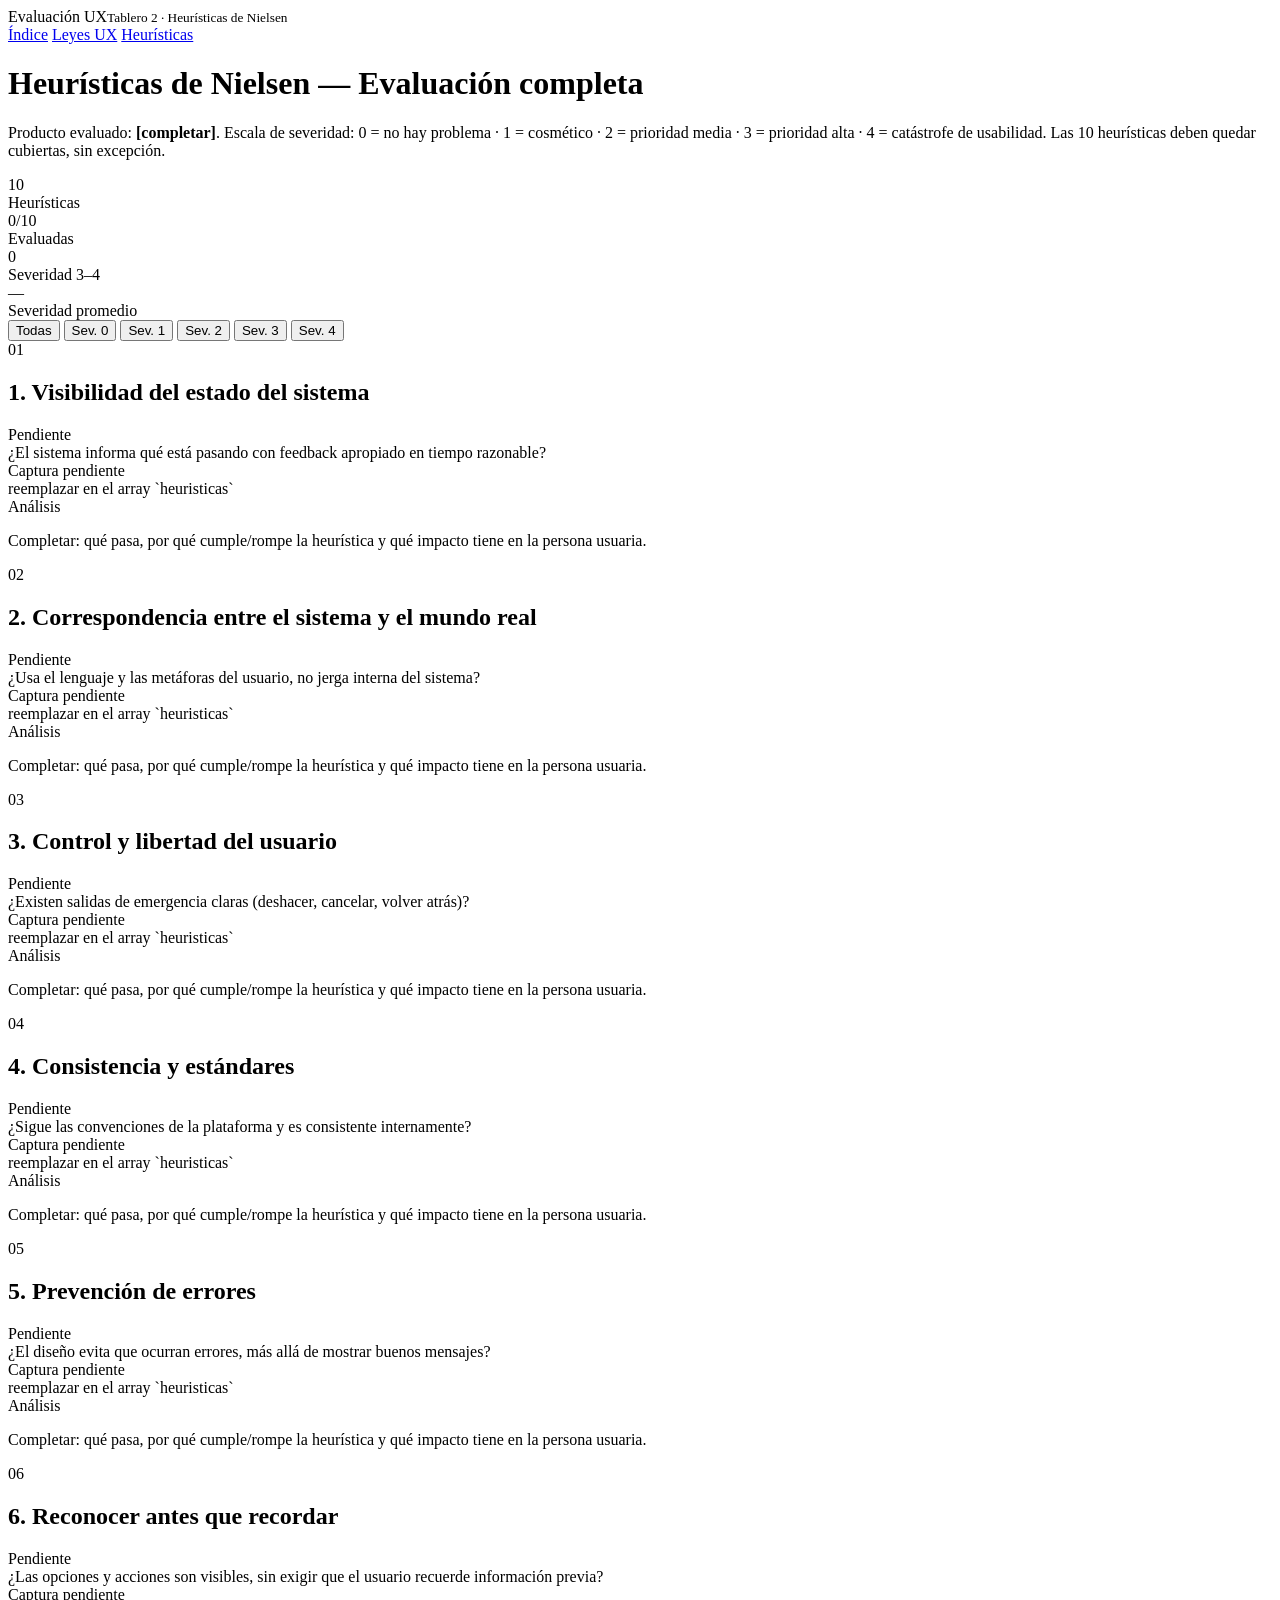
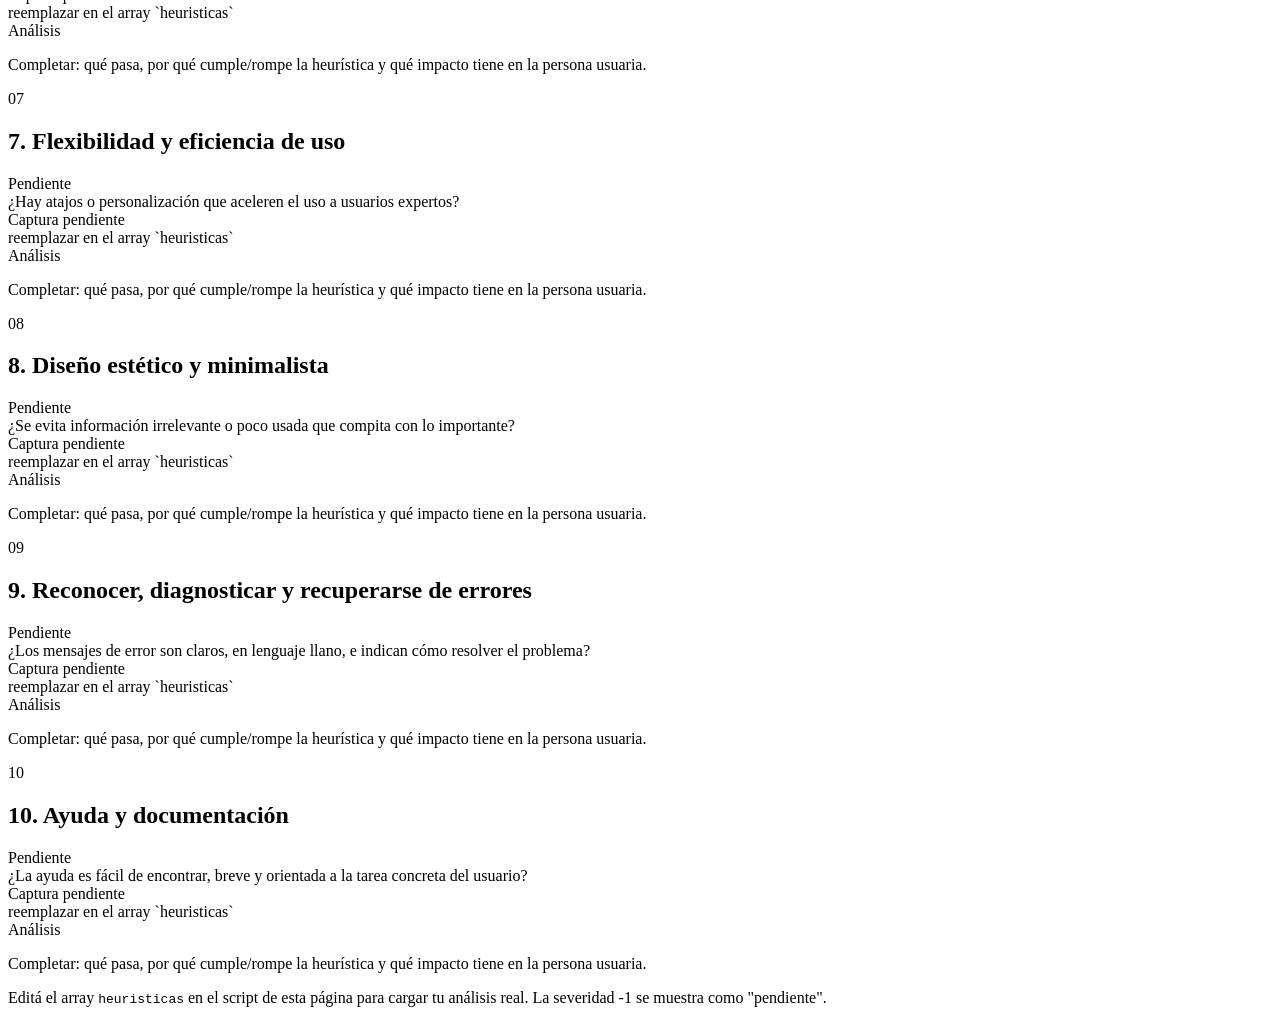
==== heuristica.html @ 53fa0df8 "heuristica" ====
<!DOCTYPE html>
<html lang="es">

<head>
    <meta charset="UTF-8">
    <meta name="viewport" content="width=device-width, initial-scale=1.0">
    <title>Tablero — Heurísticas de Nielsen</title>
    <link rel="preconnect" href="https://fonts.googleapis.com">
    <link
        href="https://fonts.googleapis.com/css2?family=Source+Serif+4:ital,wght@0,400;0,600;1,400&family=Inter:wght@400;500;600&family=IBM+Plex+Mono:wght@400;500&display=swap"
        rel="stylesheet">
    <link rel="stylesheet" href="assets/style.css">
</head>

<body>
    <header class="topbar">
        <div class="brand">Evaluación UX<small>Tablero 2 · Heurísticas de Nielsen</small></div>
        <nav>
            <a href="index.html">Índice</a>
            <a href="leyes-ux.html">Leyes UX</a>
            <a href="heuristicas-nielsen.html" class="active">Heurísticas</a>
        </nav>
    </header>

    <main class="wrap">
        <div class="intro">
            <h1>Heurísticas de Nielsen — Evaluación completa</h1>
            <p class="lede">Producto evaluado: <strong>[completar]</strong>. Escala de severidad: 0 = no hay problema ·
                1 = cosmético · 2 = prioridad media · 3 = prioridad alta · 4 = catástrofe de usabilidad. Las 10
                heurísticas deben quedar cubiertas, sin excepción.</p>
        </div>

        <div class="stats" id="stats"></div>

        <div class="filters" id="filters">
            <button data-filter="all" class="active">Todas</button>
            <button data-filter="0">Sev. 0</button>
            <button data-filter="1">Sev. 1</button>
            <button data-filter="2">Sev. 2</button>
            <button data-filter="3">Sev. 3</button>
            <button data-filter="4">Sev. 4</button>
        </div>

        <div class="entries" id="entries"></div>

        <footer>Editá el array <code>heuristicas</code> en el script de esta página para cargar tu análisis real. La
            severidad -1 se muestra como "pendiente".</footer>
    </main>

    <script>
        // severidad: -1 (pendiente, sin evaluar aún), 0, 1, 2, 3 o 4
        const heuristicas = [
            {
                nombre: "1. Visibilidad del estado del sistema", severidad: -1,
                foco: "¿El sistema informa qué está pasando con feedback apropiado en tiempo razonable?",
                img: null, analisis: ""
            },
            {
                nombre: "2. Correspondencia entre el sistema y el mundo real", severidad: -1,
                foco: "¿Usa el lenguaje y las metáforas del usuario, no jerga interna del sistema?",
                img: null, analisis: ""
            },
            {
                nombre: "3. Control y libertad del usuario", severidad: -1,
                foco: "¿Existen salidas de emergencia claras (deshacer, cancelar, volver atrás)?",
                img: null, analisis: ""
            },
            {
                nombre: "4. Consistencia y estándares", severidad: -1,
                foco: "¿Sigue las convenciones de la plataforma y es consistente internamente?",
                img: null, analisis: ""
            },
            {
                nombre: "5. Prevención de errores", severidad: -1,
                foco: "¿El diseño evita que ocurran errores, más allá de mostrar buenos mensajes?",
                img: null, analisis: ""
            },
            {
                nombre: "6. Reconocer antes que recordar", severidad: -1,
                foco: "¿Las opciones y acciones son visibles, sin exigir que el usuario recuerde información previa?",
                img: null, analisis: ""
            },
            {
                nombre: "7. Flexibilidad y eficiencia de uso", severidad: -1,
                foco: "¿Hay atajos o personalización que aceleren el uso a usuarios expertos?",
                img: null, analisis: ""
            },
            {
                nombre: "8. Diseño estético y minimalista", severidad: -1,
                foco: "¿Se evita información irrelevante o poco usada que compita con lo importante?",
                img: null, analisis: ""
            },
            {
                nombre: "9. Reconocer, diagnosticar y recuperarse de errores", severidad: -1,
                foco: "¿Los mensajes de error son claros, en lenguaje llano, e indican cómo resolver el problema?",
                img: null, analisis: ""
            },
            {
                nombre: "10. Ayuda y documentación", severidad: -1,
                foco: "¿La ayuda es fácil de encontrar, breve y orientada a la tarea concreta del usuario?",
                img: null, analisis: ""
            },
        ];

        const entriesEl = document.getElementById('entries');
        const statsEl = document.getElementById('stats');
        const sevLabel = s => s === -1 ? "Pendiente" : `Severidad ${s}`;

        function render(filter = 'all') {
            entriesEl.innerHTML = '';
            heuristicas.forEach((h, i) => {
                if (filter !== 'all' && String(h.severidad) !== filter) return;
                const sevClass = h.severidad === -1 ? '' : `sev-${h.severidad}`;
                const el = document.createElement('div');
                el.className = 'entry';
                el.innerHTML = `
      <div class="index">${String(i + 1).padStart(2, '0')}</div>
      <div class="body">
        <div class="head">
          <div>
            <h2>${h.nombre}</h2>
          </div>
          <span class="sev ${sevClass}"><span class="dot"></span>${sevLabel(h.severidad)}</span>
        </div>
        <div class="question">${h.foco}</div>
        <div class="evidence">
          <div class="shot">${h.img ? `<img src="${h.img}" alt="Captura — ${h.nombre}">` : 'Captura pendiente<br>reemplazar en el array `heuristicas`'}</div>
          <div class="analysis">
            <label>Análisis</label>
            <p class="${h.analisis ? '' : 'fill'}">${h.analisis || 'Completar: qué pasa, por qué cumple/rompe la heurística y qué impacto tiene en la persona usuaria.'}</p>
          </div>
        </div>
      </div>`;
                entriesEl.appendChild(el);
            });
        }

        function renderStats() {
            const total = heuristicas.length;
            const evaluadas = heuristicas.filter(h => h.severidad !== -1).length;
            const criticas = heuristicas.filter(h => h.severidad >= 3).length;
            const promedio = evaluadas ? (heuristicas.filter(h => h.severidad !== -1).reduce((a, h) => a + h.severidad, 0) / evaluadas).toFixed(1) : "—";
            statsEl.innerHTML = `
    <div class="stat"><div class="num">${total}</div><div class="label">Heurísticas</div></div>
    <div class="stat"><div class="num">${evaluadas}/${total}</div><div class="label">Evaluadas</div></div>
    <div class="stat"><div class="num">${criticas}</div><div class="label">Severidad 3–4</div></div>
    <div class="stat"><div class="num">${promedio}</div><div class="label">Severidad promedio</div></div>`;
        }

        document.getElementById('filters').addEventListener('click', (e) => {
            if (e.target.tagName !== 'BUTTON') return;
            document.querySelectorAll('#filters button').forEach(b => b.classList.remove('active'));
            e.target.classList.add('active');
            render(e.target.dataset.filter);
        });

        render();
        renderStats();
    </script>
</body>

</html>
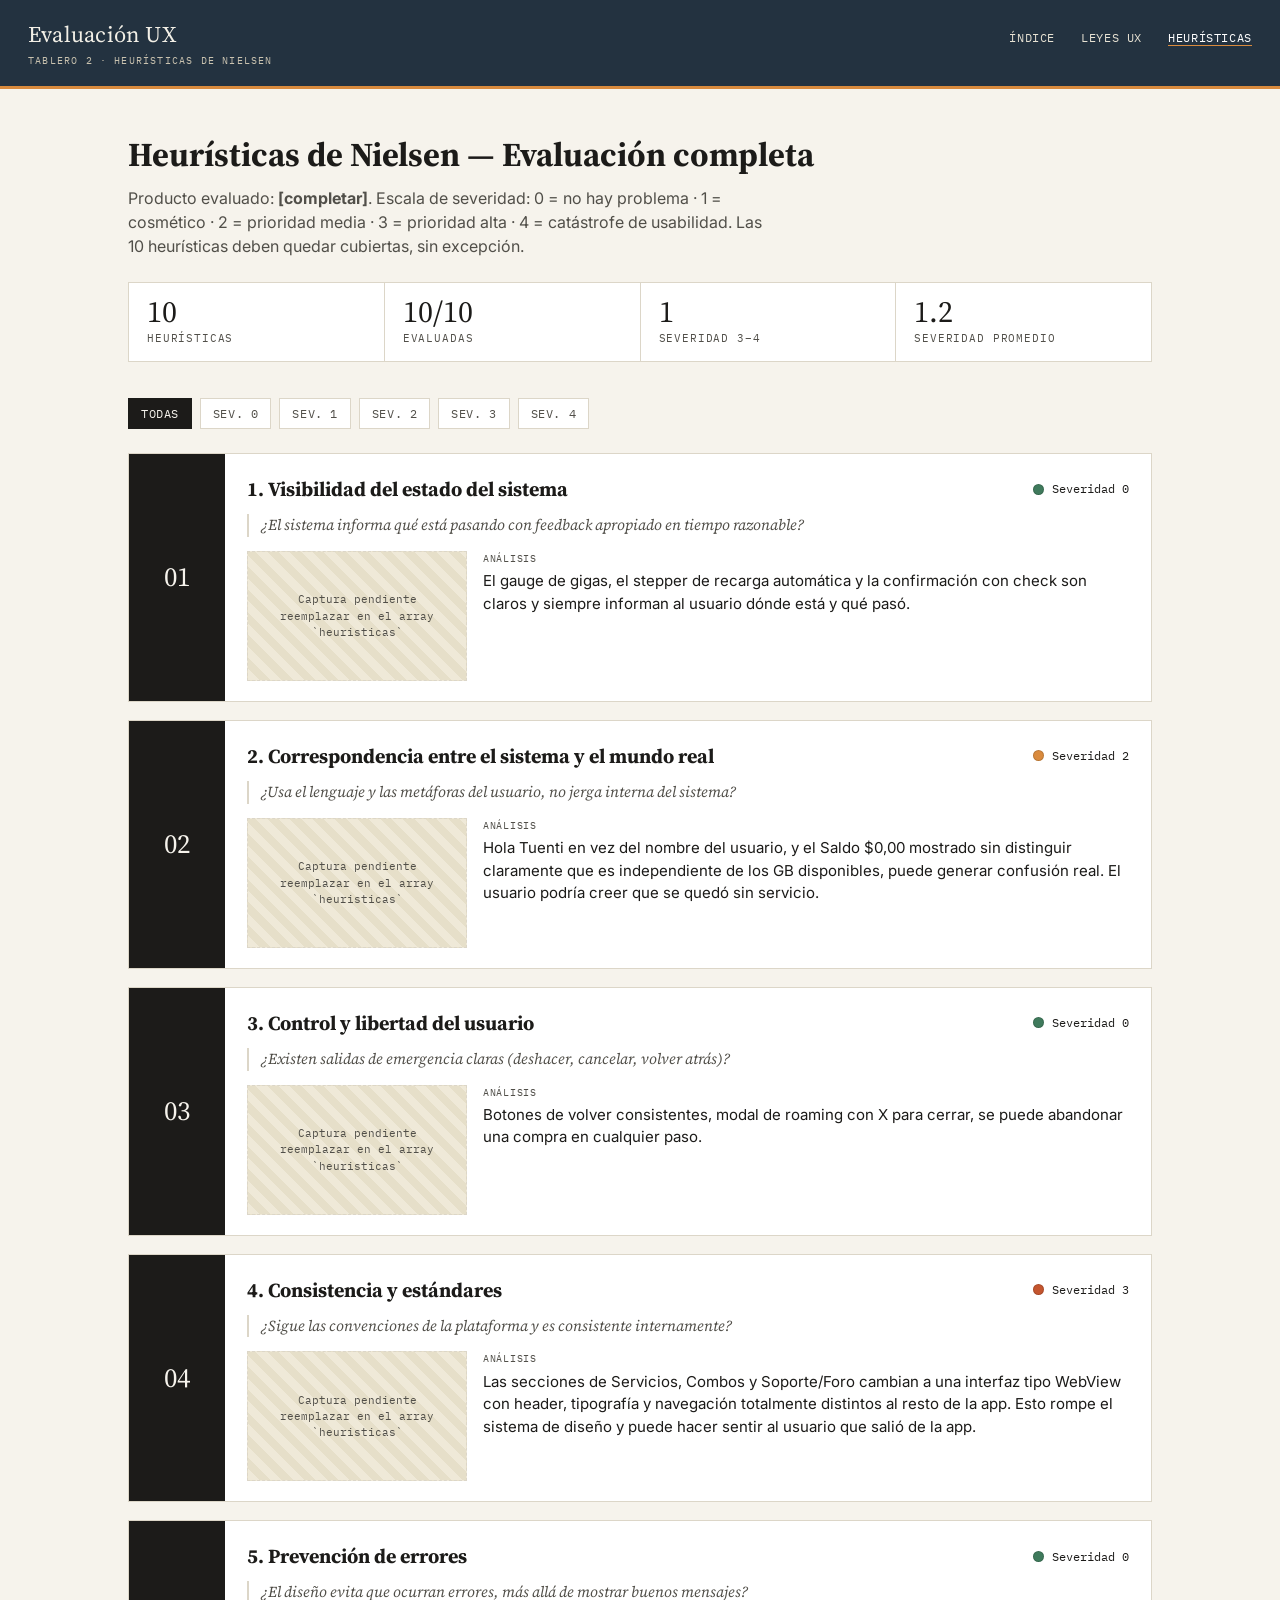
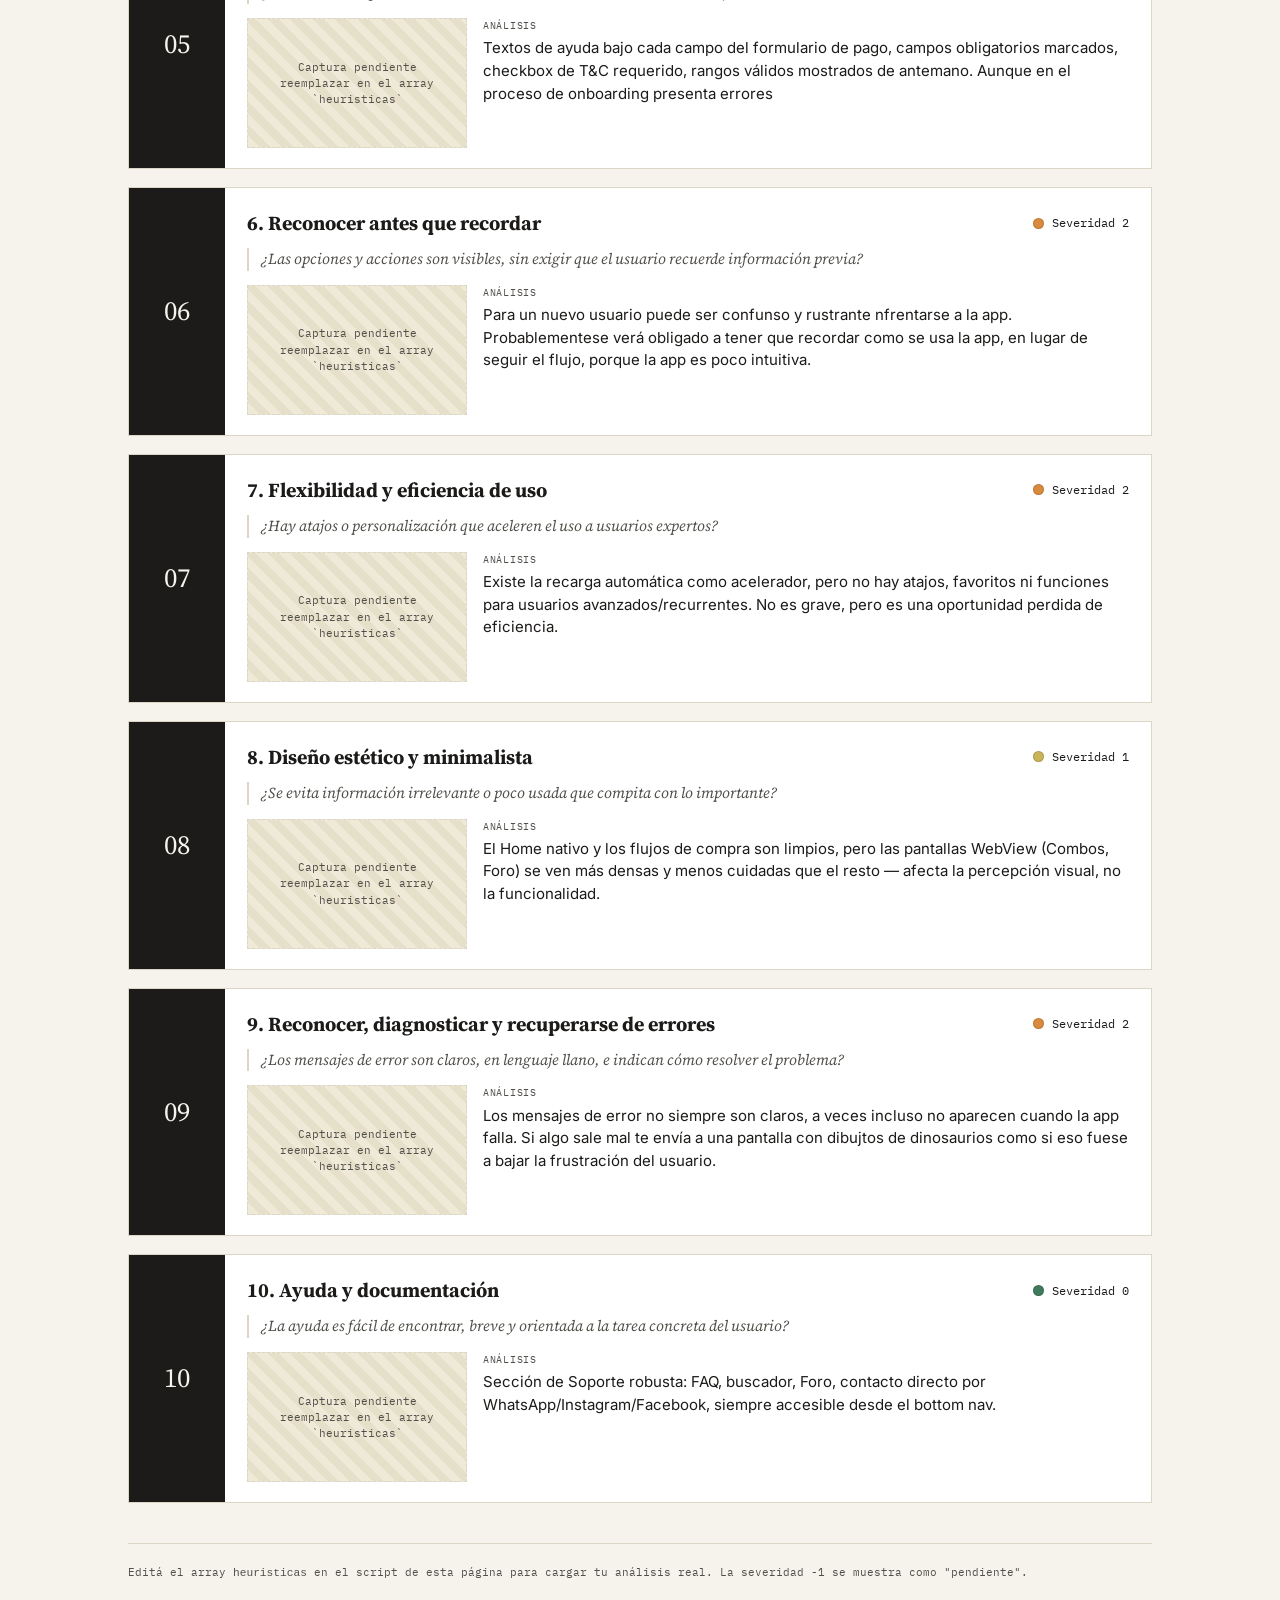
==== commit 34c30a5d: "Análisis Heuristicas de Nielsen" ====
--- a/heuristica.html
+++ b/heuristica.html
@@ -51,54 +51,54 @@
         // severidad: -1 (pendiente, sin evaluar aún), 0, 1, 2, 3 o 4
         const heuristicas = [
             {
-                nombre: "1. Visibilidad del estado del sistema", severidad: -1,
+                nombre: "1. Visibilidad del estado del sistema", severidad: 0,
                 foco: "¿El sistema informa qué está pasando con feedback apropiado en tiempo razonable?",
-                img: null, analisis: ""
+                img: null, analisis: "El gauge de gigas, el stepper de recarga automática y la confirmación con check son claros y siempre informan al usuario dónde está y qué pasó."
             },
             {
-                nombre: "2. Correspondencia entre el sistema y el mundo real", severidad: -1,
+                nombre: "2. Correspondencia entre el sistema y el mundo real", severidad: 2,
                 foco: "¿Usa el lenguaje y las metáforas del usuario, no jerga interna del sistema?",
-                img: null, analisis: ""
+                img: null, analisis: "Hola Tuenti en vez del nombre del usuario, y el Saldo $0,00 mostrado sin distinguir claramente que es independiente de los GB disponibles, puede generar confusión real. El usuario podría creer que se quedó sin servicio."
             },
             {
-                nombre: "3. Control y libertad del usuario", severidad: -1,
+                nombre: "3. Control y libertad del usuario", severidad: 0,
                 foco: "¿Existen salidas de emergencia claras (deshacer, cancelar, volver atrás)?",
-                img: null, analisis: ""
+                img: null, analisis: "Botones de volver consistentes, modal de roaming con X para cerrar, se puede abandonar una compra en cualquier paso."
             },
             {
-                nombre: "4. Consistencia y estándares", severidad: -1,
+                nombre: "4. Consistencia y estándares", severidad: 3,
                 foco: "¿Sigue las convenciones de la plataforma y es consistente internamente?",
-                img: null, analisis: ""
+                img: null, analisis: "Las secciones de Servicios, Combos y Soporte/Foro cambian a una interfaz tipo WebView con header, tipografía y navegación totalmente distintos al resto de la app. Esto rompe el sistema de diseño y puede hacer sentir al usuario que salió de la app."
             },
             {
-                nombre: "5. Prevención de errores", severidad: -1,
+                nombre: "5. Prevención de errores", severidad: 0,
                 foco: "¿El diseño evita que ocurran errores, más allá de mostrar buenos mensajes?",
-                img: null, analisis: ""
+                img: null, analisis: "Textos de ayuda bajo cada campo del formulario de pago, campos obligatorios marcados, checkbox de T&C requerido, rangos válidos mostrados de antemano. Aunque en el proceso de onboarding presenta errores"
             },
             {
-                nombre: "6. Reconocer antes que recordar", severidad: -1,
+                nombre: "6. Reconocer antes que recordar", severidad: 2,
                 foco: "¿Las opciones y acciones son visibles, sin exigir que el usuario recuerde información previa?",
-                img: null, analisis: ""
+                img: null, analisis: "Para un nuevo usuario puede ser confunso y rustrante nfrentarse a la app. Probablementese verá obligado a tener que recordar como se usa la app, en lugar de seguir el flujo, porque la app es poco intuitiva."
             },
             {
-                nombre: "7. Flexibilidad y eficiencia de uso", severidad: -1,
+                nombre: "7. Flexibilidad y eficiencia de uso", severidad: 2,
                 foco: "¿Hay atajos o personalización que aceleren el uso a usuarios expertos?",
-                img: null, analisis: ""
+                img: null, analisis: "Existe la recarga automática como acelerador, pero no hay atajos, favoritos ni funciones para usuarios avanzados/recurrentes. No es grave, pero es una oportunidad perdida de eficiencia."
             },
             {
-                nombre: "8. Diseño estético y minimalista", severidad: -1,
+                nombre: "8. Diseño estético y minimalista", severidad: 1,
                 foco: "¿Se evita información irrelevante o poco usada que compita con lo importante?",
-                img: null, analisis: ""
+                img: null, analisis: "El Home nativo y los flujos de compra son limpios, pero las pantallas WebView (Combos, Foro) se ven más densas y menos cuidadas que el resto — afecta la percepción visual, no la funcionalidad."
             },
             {
-                nombre: "9. Reconocer, diagnosticar y recuperarse de errores", severidad: -1,
+                nombre: "9. Reconocer, diagnosticar y recuperarse de errores", severidad: 2,
                 foco: "¿Los mensajes de error son claros, en lenguaje llano, e indican cómo resolver el problema?",
-                img: null, analisis: ""
+                img: null, analisis: "Los mensajes de error no siempre son claros, a veces incluso no aparecen cuando la app falla. Si algo sale mal te envía a una pantalla con dibujtos de dinosaurios como si eso fuese a  bajar la frustración del usuario."
             },
             {
-                nombre: "10. Ayuda y documentación", severidad: -1,
+                nombre: "10. Ayuda y documentación", severidad: 0,
                 foco: "¿La ayuda es fácil de encontrar, breve y orientada a la tarea concreta del usuario?",
-                img: null, analisis: ""
+                img: null, analisis: "Sección de Soporte robusta: FAQ, buscador, Foro, contacto directo por WhatsApp/Instagram/Facebook, siempre accesible desde el bottom nav."
             },
         ];
 
--- a/assets/style.css
+++ b/assets/style.css
@@ -0,0 +1,128 @@
+:root{
+  --paper:#f6f3ec;
+  --ink:#1c1b19;
+  --ink-soft:#514f49;
+  --line:#dcd6c8;
+  --navy:#233240;
+  --card:#ffffff;
+  --ok:#3f7a5c;
+  --s1:#c9b458;
+  --s2:#d98a3d;
+  --s3:#c4552e;
+  --s4:#9c2b2b;
+  --mono: "IBM Plex Mono", "SFMono-Regular", Menlo, Consolas, monospace;
+  --serif: "Source Serif 4", Georgia, "Times New Roman", serif;
+  --sans: "Inter", "Helvetica Neue", Arial, sans-serif;
+}
+
+*{box-sizing:border-box;}
+html{scroll-behavior:smooth;}
+body{
+  margin:0;
+  background:var(--paper);
+  color:var(--ink);
+  font-family:var(--sans);
+  line-height:1.5;
+}
+
+.topbar{
+  position:sticky; top:0; z-index:10;
+  background:var(--navy);
+  color:#f2efe6;
+  padding:18px 28px;
+  display:flex; align-items:baseline; justify-content:space-between;
+  flex-wrap:wrap; gap:8px;
+  border-bottom:3px solid var(--s2);
+}
+.topbar .brand{font-family:var(--serif); font-size:1.4rem; letter-spacing:.01em;}
+.topbar .brand small{display:block; font-family:var(--mono); font-size:.62rem; letter-spacing:.12em; text-transform:uppercase; color:#c9c2af; margin-top:2px;}
+.topbar nav a{
+  color:#e7e2d3; text-decoration:none; font-family:var(--mono); font-size:.78rem;
+  letter-spacing:.05em; text-transform:uppercase; margin-left:22px; border-bottom:1px solid transparent;
+}
+.topbar nav a:hover, .topbar nav a.active{border-bottom-color:var(--s2); color:#fff;}
+
+.wrap{max-width:1080px; margin:0 auto; padding:40px 28px 100px;}
+
+.intro h1{font-family:var(--serif); font-size:2.1rem; margin:0 0 6px;}
+.intro p.lede{color:var(--ink-soft); max-width:64ch; margin:0 0 22px; font-size:1rem;}
+
+.stats{display:flex; gap:0; margin:24px 0 36px; border:1px solid var(--line); background:var(--card);}
+.stat{flex:1; padding:14px 18px; border-right:1px solid var(--line);}
+.stat:last-child{border-right:none;}
+.stat .num{font-family:var(--serif); font-size:1.9rem; line-height:1;}
+.stat .label{font-family:var(--mono); font-size:.66rem; text-transform:uppercase; letter-spacing:.08em; color:var(--ink-soft); margin-top:4px;}
+
+.filters{display:flex; flex-wrap:wrap; gap:8px; margin-bottom:24px;}
+.filters button{
+  font-family:var(--mono); font-size:.72rem; text-transform:uppercase; letter-spacing:.05em;
+  border:1px solid var(--line); background:var(--card); color:var(--ink-soft);
+  padding:7px 12px; cursor:pointer;
+}
+.filters button.active{background:var(--ink); color:var(--paper); border-color:var(--ink);}
+
+.entries{display:flex; flex-direction:column; gap:18px;}
+
+.entry{
+  background:var(--card); border:1px solid var(--line);
+  display:grid; grid-template-columns:96px 1fr; gap:0;
+}
+.entry .index{
+  background:var(--ink); color:var(--paper);
+  font-family:var(--serif); font-size:1.7rem;
+  display:flex; align-items:center; justify-content:center;
+}
+.entry .body{padding:20px 22px;}
+.entry .head{display:flex; align-items:center; justify-content:space-between; gap:12px; flex-wrap:wrap; margin-bottom:10px;}
+.entry h2{font-family:var(--serif); font-size:1.25rem; margin:0;}
+.entry .sub{font-family:var(--mono); font-size:.7rem; color:var(--ink-soft); text-transform:uppercase; letter-spacing:.04em; margin-top:2px;}
+
+.tag{
+  font-family:var(--mono); font-size:.68rem; text-transform:uppercase; letter-spacing:.06em;
+  padding:4px 10px; border:1px solid currentColor; white-space:nowrap;
+}
+.tag.cumple{color:var(--ok);}
+.tag.rompe{color:var(--s4);}
+.tag.pendiente{color:var(--ink-soft); border-style:dashed;}
+
+.sev{display:flex; align-items:center; gap:8px; font-family:var(--mono); font-size:.72rem;}
+.sev .dot{width:11px; height:11px; border-radius:50%; display:inline-block; border:1px solid rgba(0,0,0,.15);}
+.sev-0 .dot{background:var(--ok);}
+.sev-1 .dot{background:var(--s1);}
+.sev-2 .dot{background:var(--s2);}
+.sev-3 .dot{background:var(--s3);}
+.sev-4 .dot{background:var(--s4);}
+
+.question{
+  font-family:var(--serif); font-style:italic; color:var(--ink-soft);
+  border-left:2px solid var(--line); padding-left:12px; margin:8px 0 14px; font-size:.95rem;
+}
+
+.evidence{
+  display:flex; gap:16px; align-items:flex-start; flex-wrap:wrap;
+}
+.shot{
+  width:220px; min-height:130px; background:repeating-linear-gradient(45deg, #efe9d8, #efe9d8 8px, #e6dfc9 8px, #e6dfc9 16px);
+  border:1px dashed var(--line); display:flex; align-items:center; justify-content:center;
+  color:var(--ink-soft); font-family:var(--mono); font-size:.68rem; text-align:center; padding:8px; flex-shrink:0;
+}
+.shot img{width:100%; height:100%; object-fit:cover; display:block;}
+.analysis{flex:1; min-width:220px;}
+.analysis p{margin:0 0 8px; font-size:.94rem;}
+.analysis p:last-child{margin-bottom:0;}
+.analysis .fill{color:#b1a98f; font-style:italic;}
+.analysis label{
+  display:block; font-family:var(--mono); font-size:.64rem; text-transform:uppercase; letter-spacing:.07em;
+  color:var(--ink-soft); margin-bottom:4px;
+}
+
+footer{
+  border-top:1px solid var(--line); margin-top:40px; padding-top:20px;
+  color:var(--ink-soft); font-family:var(--mono); font-size:.7rem;
+}
+
+@media (max-width: 640px){
+  .entry{grid-template-columns:56px 1fr;}
+  .entry .index{font-size:1.2rem;}
+  .topbar nav a{margin-left:12px;}
+}
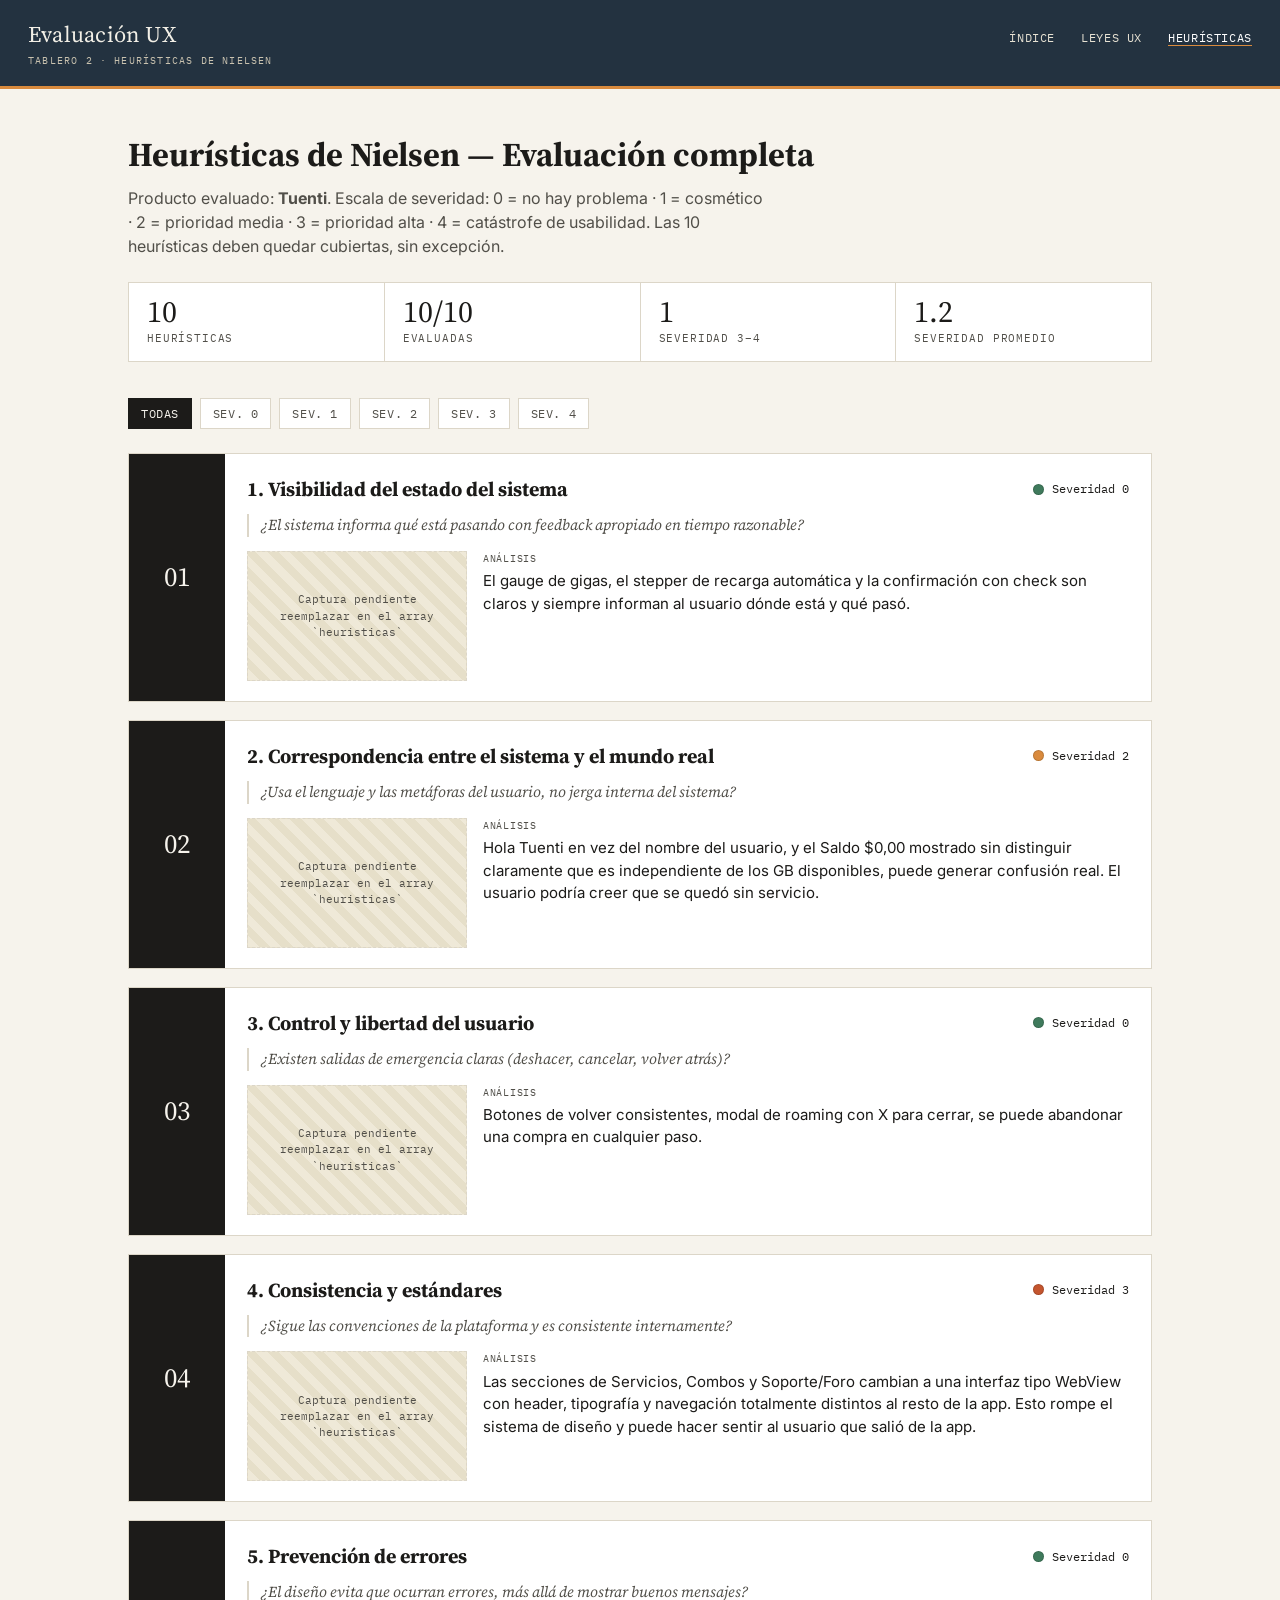
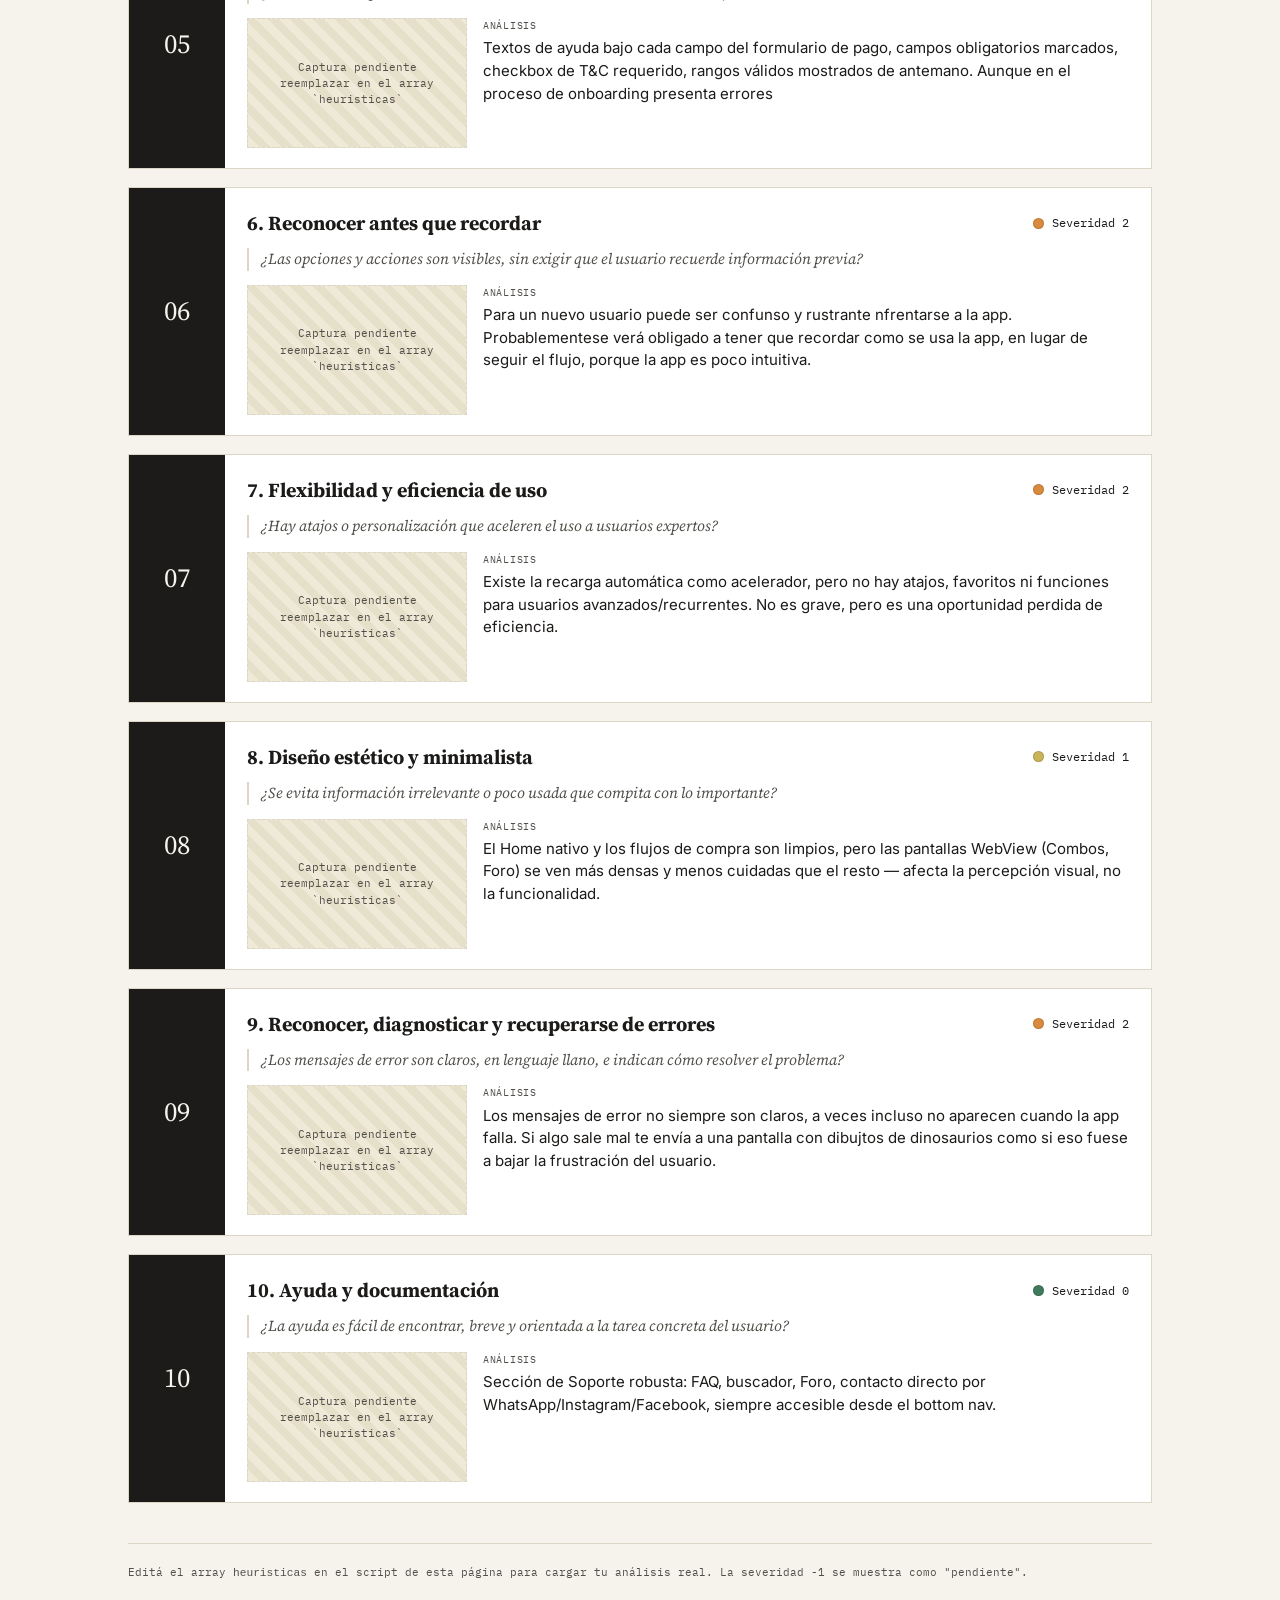
==== commit 3de17a71: "detalle" ====
--- a/heuristica.html
+++ b/heuristica.html
@@ -25,7 +25,7 @@
     <main class="wrap">
         <div class="intro">
             <h1>Heurísticas de Nielsen — Evaluación completa</h1>
-            <p class="lede">Producto evaluado: <strong>[completar]</strong>. Escala de severidad: 0 = no hay problema ·
+            <p class="lede">Producto evaluado: <strong>Tuenti</strong>. Escala de severidad: 0 = no hay problema ·
                 1 = cosmético · 2 = prioridad media · 3 = prioridad alta · 4 = catástrofe de usabilidad. Las 10
                 heurísticas deben quedar cubiertas, sin excepción.</p>
         </div>
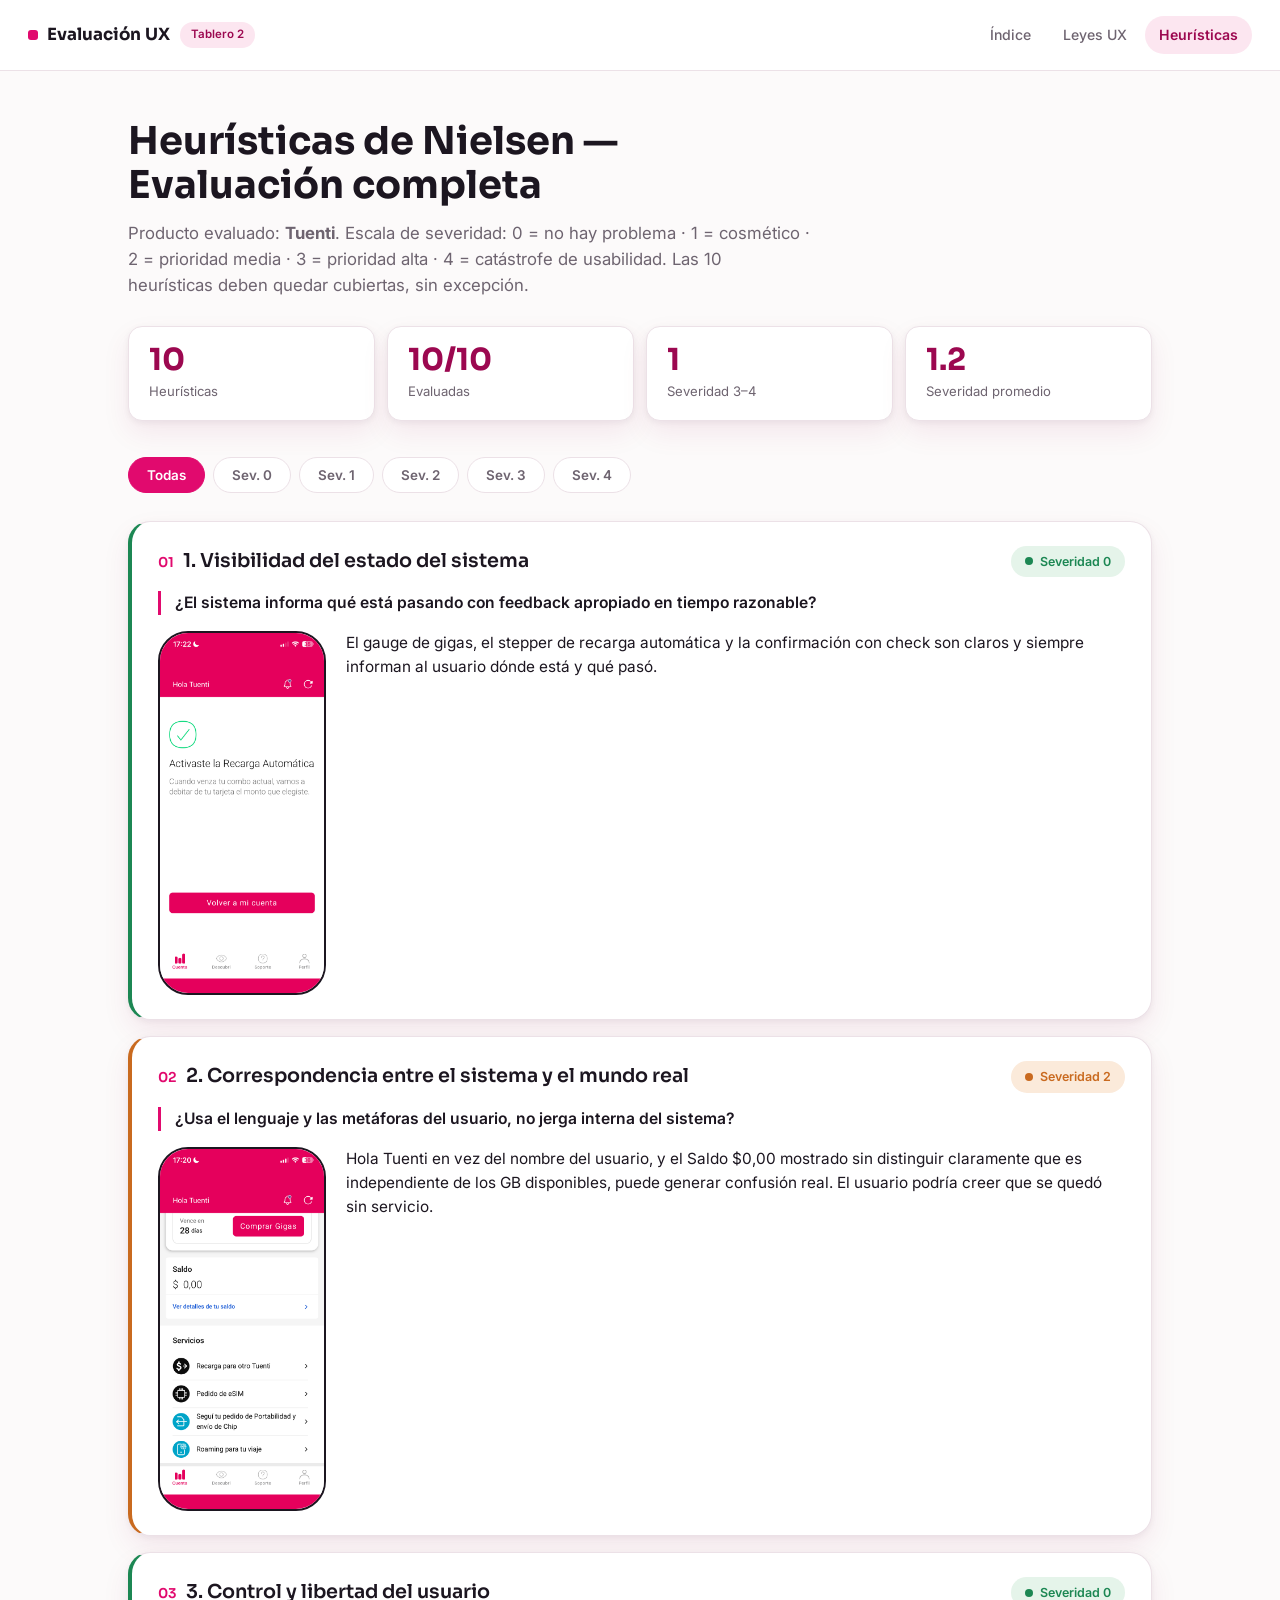
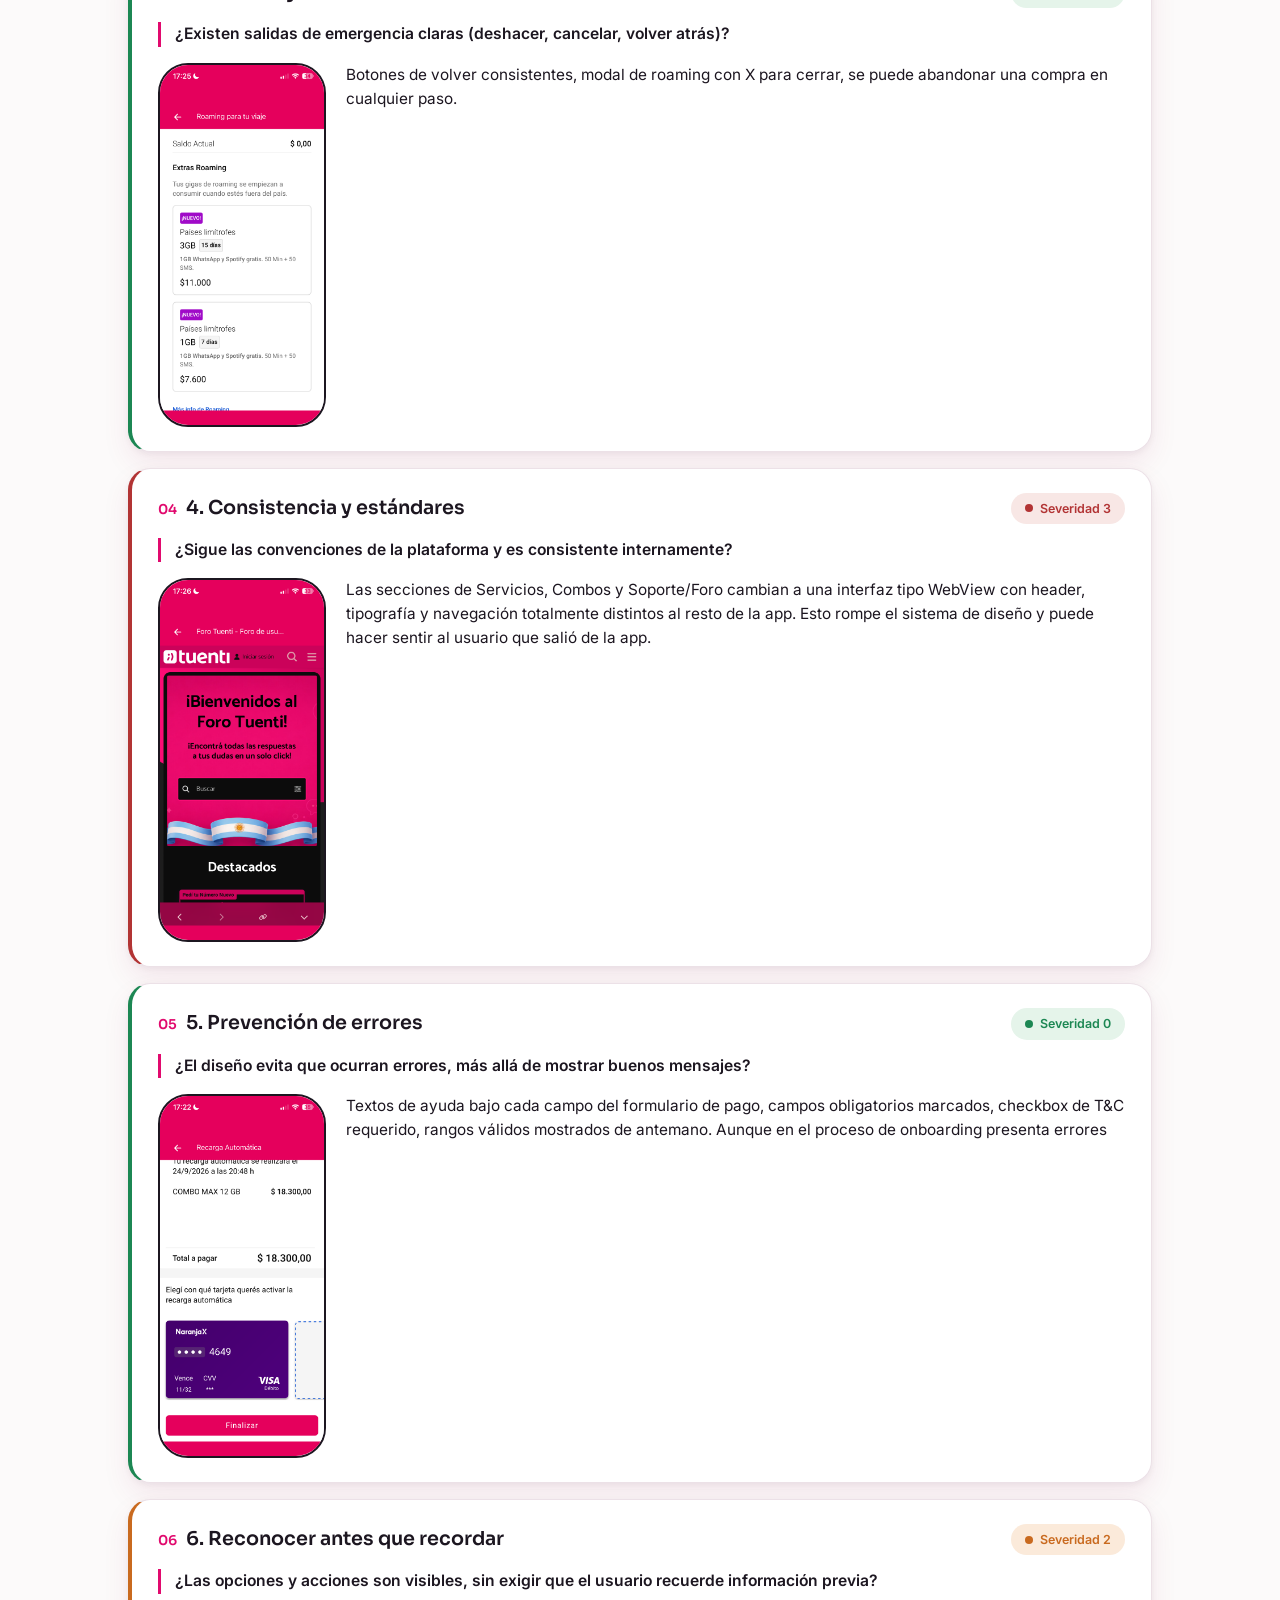
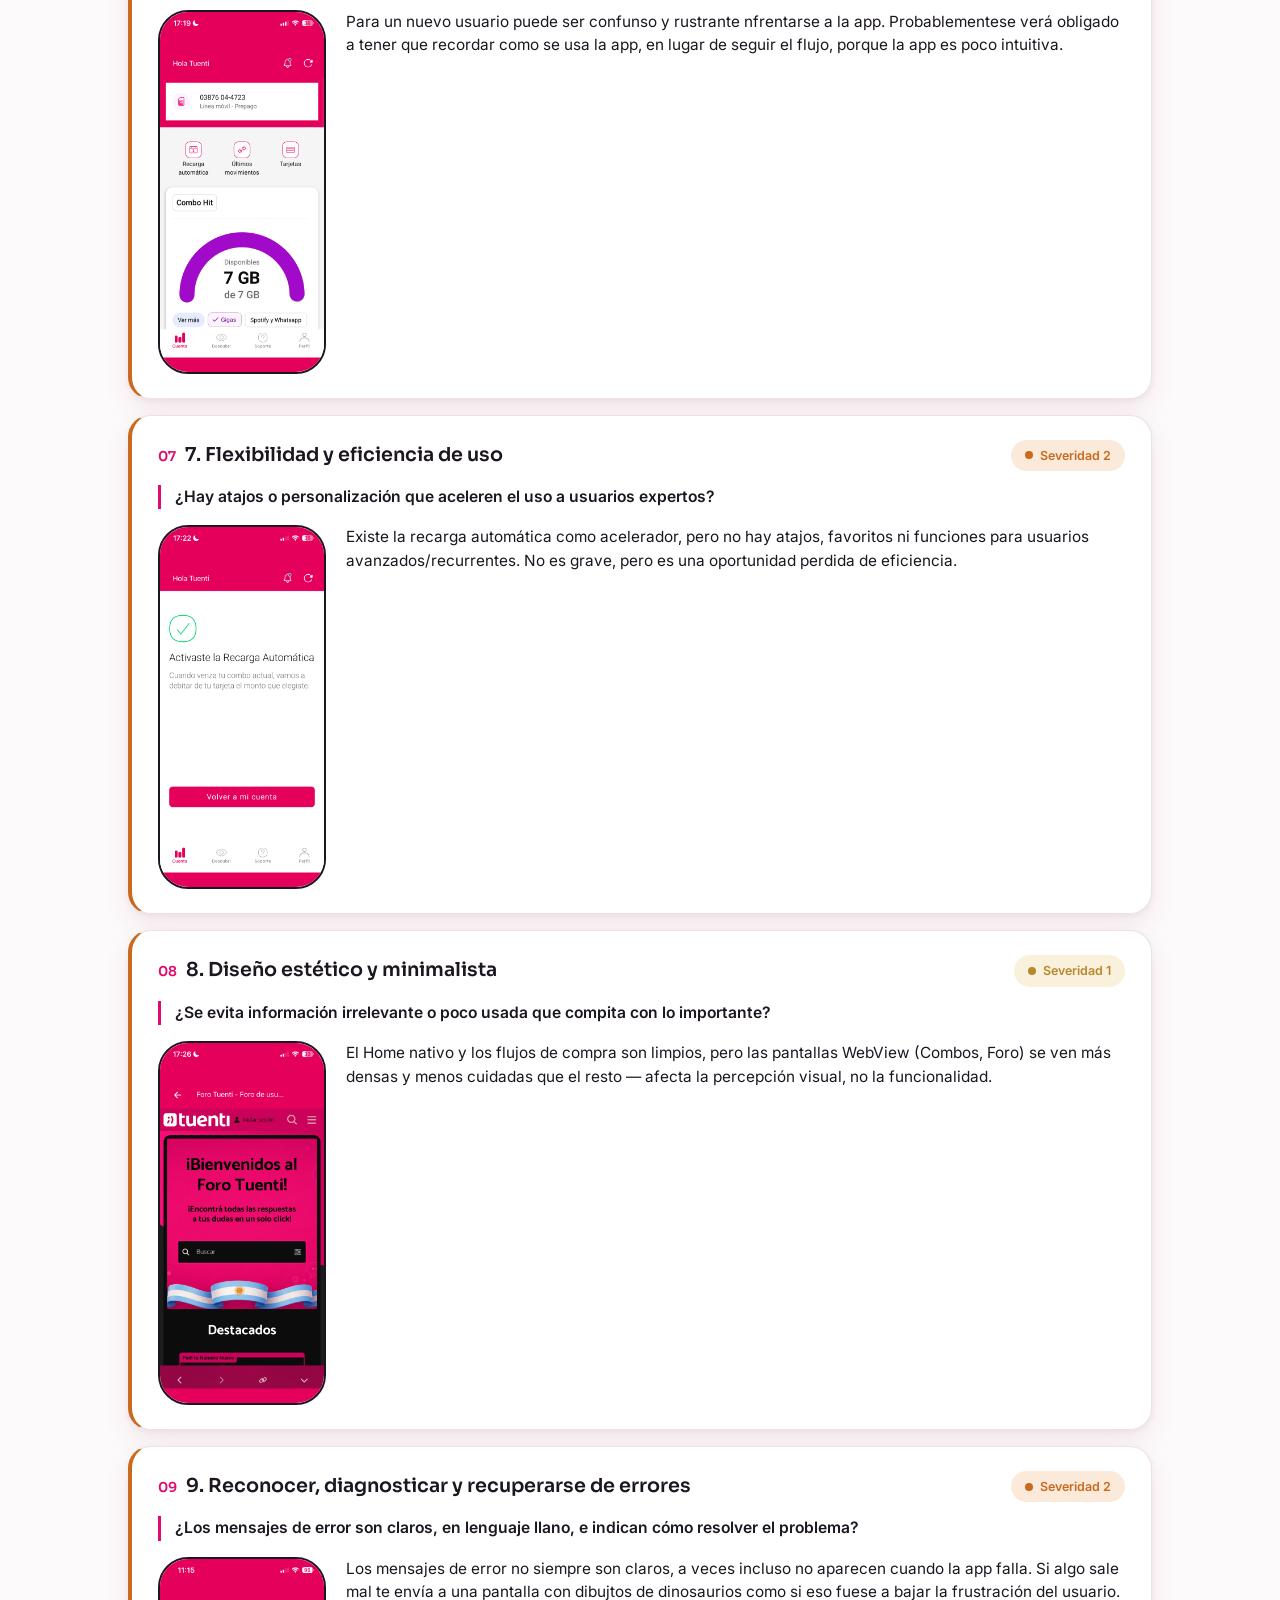
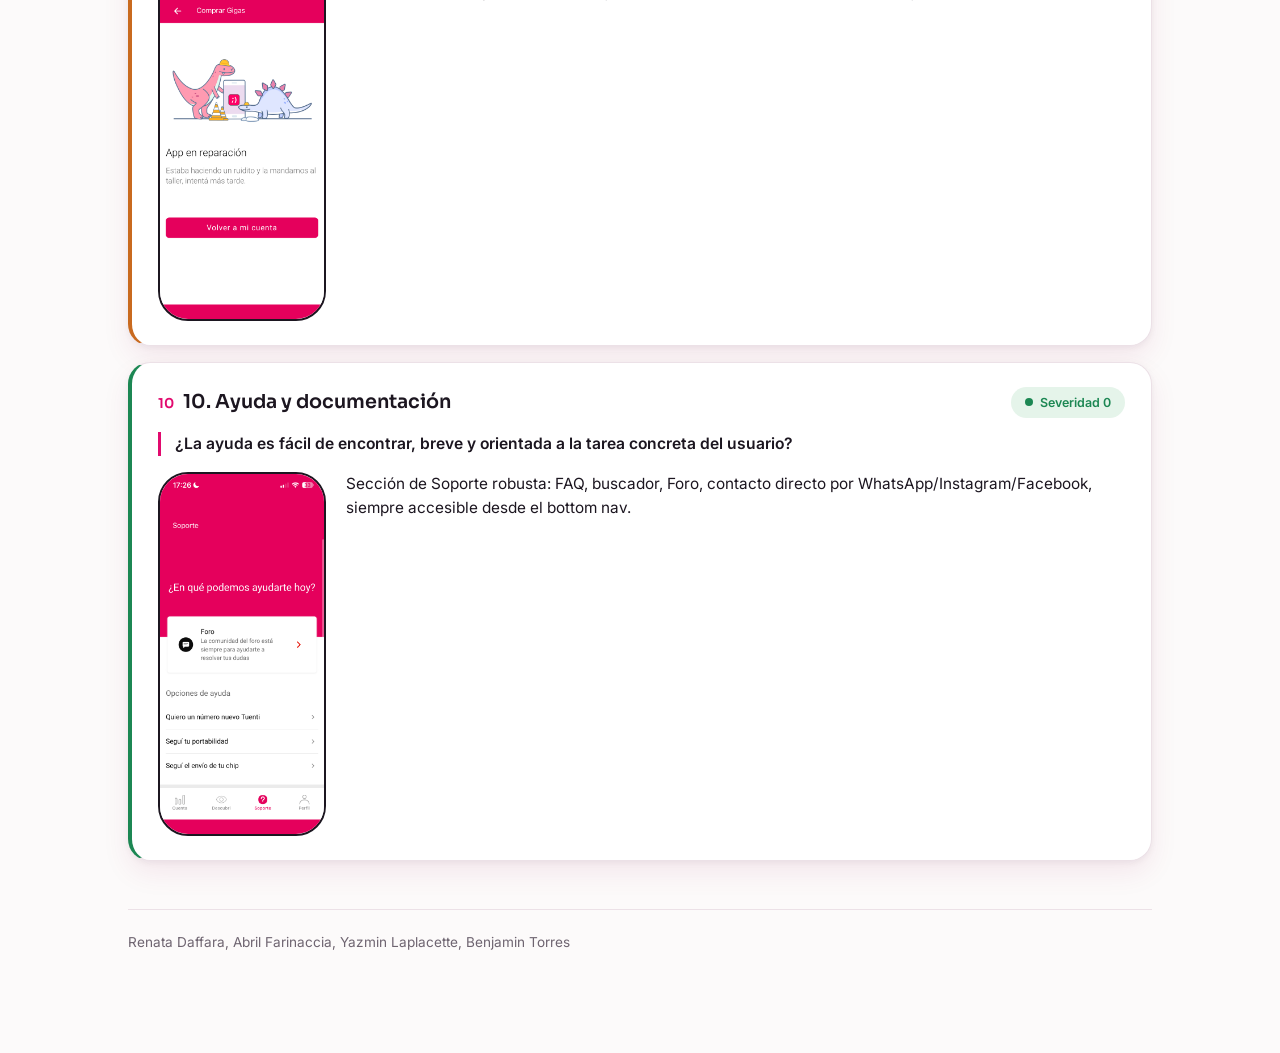
==== commit e9beed6b: "Agregue un par de imagenes y cambie un poco el diseño de la pagina" ====
--- a/heuristica.html
+++ b/heuristica.html
@@ -4,21 +4,24 @@
 <head>
     <meta charset="UTF-8">
     <meta name="viewport" content="width=device-width, initial-scale=1.0">
-    <title>Tablero — Heurísticas de Nielsen</title>
+    <title>Evaluación UX — Heurísticas de Nielsen</title>
     <link rel="preconnect" href="https://fonts.googleapis.com">
     <link
-        href="https://fonts.googleapis.com/css2?family=Source+Serif+4:ital,wght@0,400;0,600;1,400&family=Inter:wght@400;500;600&family=IBM+Plex+Mono:wght@400;500&display=swap"
+        href="https://fonts.googleapis.com/css2?family=Inter:wght@400;500;600;700&family=Sora:wght@600;700;800&display=swap"
         rel="stylesheet">
     <link rel="stylesheet" href="assets/style.css">
 </head>
 
 <body>
     <header class="topbar">
-        <div class="brand">Evaluación UX<small>Tablero 2 · Heurísticas de Nielsen</small></div>
+        <div class="brand">
+            <span class="brand-mark">Evaluación UX</span>
+            <span class="brand-tag">Tablero 2</span>
+        </div>
         <nav>
             <a href="index.html">Índice</a>
             <a href="leyes-ux.html">Leyes UX</a>
-            <a href="heuristicas-nielsen.html" class="active">Heurísticas</a>
+            <a href="heuristica.html" class="active">Heurísticas</a>
         </nav>
     </header>
 
@@ -43,8 +46,7 @@
 
         <div class="entries" id="entries"></div>
 
-        <footer>Editá el array <code>heuristicas</code> en el script de esta página para cargar tu análisis real. La
-            severidad -1 se muestra como "pendiente".</footer>
+        <footer class="dev-note"> Renata Daffara, Abril Farinaccia, Yazmin Laplacette, Benjamin Torres </footer>
     </main>
 
     <script>
@@ -53,84 +55,80 @@
             {
                 nombre: "1. Visibilidad del estado del sistema", severidad: 0,
                 foco: "¿El sistema informa qué está pasando con feedback apropiado en tiempo razonable?",
-                img: null, analisis: "El gauge de gigas, el stepper de recarga automática y la confirmación con check son claros y siempre informan al usuario dónde está y qué pasó."
+                img: "assets/IMG_9328.PNG", analisis: "El gauge de gigas, el stepper de recarga automática y la confirmación con check son claros y siempre informan al usuario dónde está y qué pasó."
             },
             {
                 nombre: "2. Correspondencia entre el sistema y el mundo real", severidad: 2,
                 foco: "¿Usa el lenguaje y las metáforas del usuario, no jerga interna del sistema?",
-                img: null, analisis: "Hola Tuenti en vez del nombre del usuario, y el Saldo $0,00 mostrado sin distinguir claramente que es independiente de los GB disponibles, puede generar confusión real. El usuario podría creer que se quedó sin servicio."
+                img: "assets/IMG_9325.PNG", analisis: "Hola Tuenti en vez del nombre del usuario, y el Saldo $0,00 mostrado sin distinguir claramente que es independiente de los GB disponibles, puede generar confusión real. El usuario podría creer que se quedó sin servicio."
             },
             {
                 nombre: "3. Control y libertad del usuario", severidad: 0,
                 foco: "¿Existen salidas de emergencia claras (deshacer, cancelar, volver atrás)?",
-                img: null, analisis: "Botones de volver consistentes, modal de roaming con X para cerrar, se puede abandonar una compra en cualquier paso."
+                img: "assets/IMG_9341.PNG", analisis: "Botones de volver consistentes, modal de roaming con X para cerrar, se puede abandonar una compra en cualquier paso."
             },
             {
                 nombre: "4. Consistencia y estándares", severidad: 3,
                 foco: "¿Sigue las convenciones de la plataforma y es consistente internamente?",
-                img: null, analisis: "Las secciones de Servicios, Combos y Soporte/Foro cambian a una interfaz tipo WebView con header, tipografía y navegación totalmente distintos al resto de la app. Esto rompe el sistema de diseño y puede hacer sentir al usuario que salió de la app."
+                img: "assets/IMG_9350.PNG", analisis: "Las secciones de Servicios, Combos y Soporte/Foro cambian a una interfaz tipo WebView con header, tipografía y navegación totalmente distintos al resto de la app. Esto rompe el sistema de diseño y puede hacer sentir al usuario que salió de la app."
             },
             {
                 nombre: "5. Prevención de errores", severidad: 0,
                 foco: "¿El diseño evita que ocurran errores, más allá de mostrar buenos mensajes?",
-                img: null, analisis: "Textos de ayuda bajo cada campo del formulario de pago, campos obligatorios marcados, checkbox de T&C requerido, rangos válidos mostrados de antemano. Aunque en el proceso de onboarding presenta errores"
+                img: "assets/IMG_9327.PNG", analisis: "Textos de ayuda bajo cada campo del formulario de pago, campos obligatorios marcados, checkbox de T&C requerido, rangos válidos mostrados de antemano. Aunque en el proceso de onboarding presenta errores"
             },
             {
                 nombre: "6. Reconocer antes que recordar", severidad: 2,
                 foco: "¿Las opciones y acciones son visibles, sin exigir que el usuario recuerde información previa?",
-                img: null, analisis: "Para un nuevo usuario puede ser confunso y rustrante nfrentarse a la app. Probablementese verá obligado a tener que recordar como se usa la app, en lugar de seguir el flujo, porque la app es poco intuitiva."
+                img: "assets/IMG_9324.PNG", analisis: "Para un nuevo usuario puede ser confunso y rustrante nfrentarse a la app. Probablementese verá obligado a tener que recordar como se usa la app, en lugar de seguir el flujo, porque la app es poco intuitiva."
             },
             {
                 nombre: "7. Flexibilidad y eficiencia de uso", severidad: 2,
                 foco: "¿Hay atajos o personalización que aceleren el uso a usuarios expertos?",
-                img: null, analisis: "Existe la recarga automática como acelerador, pero no hay atajos, favoritos ni funciones para usuarios avanzados/recurrentes. No es grave, pero es una oportunidad perdida de eficiencia."
+                img: "assets/IMG_9328.PNG", analisis: "Existe la recarga automática como acelerador, pero no hay atajos, favoritos ni funciones para usuarios avanzados/recurrentes. No es grave, pero es una oportunidad perdida de eficiencia."
             },
             {
                 nombre: "8. Diseño estético y minimalista", severidad: 1,
                 foco: "¿Se evita información irrelevante o poco usada que compita con lo importante?",
-                img: null, analisis: "El Home nativo y los flujos de compra son limpios, pero las pantallas WebView (Combos, Foro) se ven más densas y menos cuidadas que el resto — afecta la percepción visual, no la funcionalidad."
+                img: "assets/IMG_9350.PNG", analisis: "El Home nativo y los flujos de compra son limpios, pero las pantallas WebView (Combos, Foro) se ven más densas y menos cuidadas que el resto — afecta la percepción visual, no la funcionalidad."
             },
             {
                 nombre: "9. Reconocer, diagnosticar y recuperarse de errores", severidad: 2,
                 foco: "¿Los mensajes de error son claros, en lenguaje llano, e indican cómo resolver el problema?",
-                img: null, analisis: "Los mensajes de error no siempre son claros, a veces incluso no aparecen cuando la app falla. Si algo sale mal te envía a una pantalla con dibujtos de dinosaurios como si eso fuese a  bajar la frustración del usuario."
+                img: "assets/IMG_9265.PNG", analisis: "Los mensajes de error no siempre son claros, a veces incluso no aparecen cuando la app falla. Si algo sale mal te envía a una pantalla con dibujtos de dinosaurios como si eso fuese a  bajar la frustración del usuario."
             },
             {
                 nombre: "10. Ayuda y documentación", severidad: 0,
                 foco: "¿La ayuda es fácil de encontrar, breve y orientada a la tarea concreta del usuario?",
-                img: null, analisis: "Sección de Soporte robusta: FAQ, buscador, Foro, contacto directo por WhatsApp/Instagram/Facebook, siempre accesible desde el bottom nav."
+                img: "assets/IMG_9351.PNG", analisis: "Sección de Soporte robusta: FAQ, buscador, Foro, contacto directo por WhatsApp/Instagram/Facebook, siempre accesible desde el bottom nav."
             },
         ];
 
         const entriesEl = document.getElementById('entries');
         const statsEl = document.getElementById('stats');
         const sevLabel = s => s === -1 ? "Pendiente" : `Severidad ${s}`;
+        const entryClass = s => s === -1 ? 'entry-pend' : s === 0 ? 'entry-ok' : s <= 2 ? 'entry-warn' : 'entry-bad';
 
         function render(filter = 'all') {
             entriesEl.innerHTML = '';
             heuristicas.forEach((h, i) => {
                 if (filter !== 'all' && String(h.severidad) !== filter) return;
-                const sevClass = h.severidad === -1 ? '' : `sev-${h.severidad}`;
                 const el = document.createElement('div');
-                el.className = 'entry';
+                el.className = `entry ${entryClass(h.severidad)}`;
                 el.innerHTML = `
-      <div class="index">${String(i + 1).padStart(2, '0')}</div>
-      <div class="body">
-        <div class="head">
-          <div>
-            <h2>${h.nombre}</h2>
-          </div>
-          <span class="sev ${sevClass}"><span class="dot"></span>${sevLabel(h.severidad)}</span>
+      <div class="head">
+        <div>
+          <span class="num">${String(i + 1).padStart(2, '0')}</span><h2>${h.nombre}</h2>
         </div>
+        <span class="sev ${h.severidad === -1 ? 'sev-pend' : 'sev-' + h.severidad}"><span class="dot"></span>${sevLabel(h.severidad)}</span>
+      </div>
         <div class="question">${h.foco}</div>
         <div class="evidence">
-          <div class="shot">${h.img ? `<img src="${h.img}" alt="Captura — ${h.nombre}">` : 'Captura pendiente<br>reemplazar en el array `heuristicas`'}</div>
+          <div class="shot ${h.img ? 'has-img' : ''}">${h.img ? `<img src="${h.img}" alt="Captura — ${h.nombre}">` : 'Falta la captura<br>reemplazar en el array `heuristicas`'}</div>
           <div class="analysis">
-            <label>Análisis</label>
             <p class="${h.analisis ? '' : 'fill'}">${h.analisis || 'Completar: qué pasa, por qué cumple/rompe la heurística y qué impacto tiene en la persona usuaria.'}</p>
           </div>
-        </div>
-      </div>`;
+        </div>`;
                 entriesEl.appendChild(el);
             });
         }
--- a/assets/style.css
+++ b/assets/style.css
@@ -1,18 +1,35 @@
 :root{
-  --paper:#f6f3ec;
-  --ink:#1c1b19;
-  --ink-soft:#514f49;
-  --line:#dcd6c8;
-  --navy:#233240;
-  --card:#ffffff;
-  --ok:#3f7a5c;
-  --s1:#c9b458;
-  --s2:#d98a3d;
-  --s3:#c4552e;
-  --s4:#9c2b2b;
-  --mono: "IBM Plex Mono", "SFMono-Regular", Menlo, Consolas, monospace;
-  --serif: "Source Serif 4", Georgia, "Times New Roman", serif;
-  --sans: "Inter", "Helvetica Neue", Arial, sans-serif;
+  --pink:#E10A6E;
+  --pink-deep:#9C0850;
+  --pink-tint:#FCE6F0;
+  --pink-tint-strong:#F8D2E6;
+  --purple:#6B2C91;
+  --purple-tint:#F1E8F8;
+
+  --paper:#FCFAFA;
+  --surface:#FFFFFF;
+  --ink:#1C1620;
+  --ink-soft:#6E6470;
+  --line:#ECE1E7;
+
+  --ok:#1C8753;
+  --ok-tint:#E5F4EA;
+  --warn1:#B8862B;
+  --warn1-tint:#FAF1DD;
+  --warn2:#C96A1F;
+  --warn2-tint:#FBEADA;
+  --bad:#B23434;
+  --bad-tint:#F8E7E5;
+  --pend:#948B9B;
+  --pend-tint:#F1EDF3;
+
+  --display:'Sora', system-ui, sans-serif;
+  --body:'Inter', system-ui, sans-serif;
+
+  --radius-lg:22px;
+  --radius-md:14px;
+  --radius-full:999px;
+  --shadow:0 12px 28px rgba(156,8,80,.08), 0 2px 6px rgba(28,22,32,.05);
 }
 
 *{box-sizing:border-box;}
@@ -21,108 +38,165 @@
   margin:0;
   background:var(--paper);
   color:var(--ink);
-  font-family:var(--sans);
-  line-height:1.5;
-}
-
+  font-family:var(--body);
+  line-height:1.55;
+  -webkit-font-smoothing:antialiased;
+}
+:focus-visible{outline:2px solid var(--pink); outline-offset:2px;}
+@media (prefers-reduced-motion: reduce){
+  *{transition:none !important; animation:none !important;}
+}
+
+/* ---------- Topbar ---------- */
 .topbar{
   position:sticky; top:0; z-index:10;
-  background:var(--navy);
-  color:#f2efe6;
-  padding:18px 28px;
-  display:flex; align-items:baseline; justify-content:space-between;
-  flex-wrap:wrap; gap:8px;
-  border-bottom:3px solid var(--s2);
-}
-.topbar .brand{font-family:var(--serif); font-size:1.4rem; letter-spacing:.01em;}
-.topbar .brand small{display:block; font-family:var(--mono); font-size:.62rem; letter-spacing:.12em; text-transform:uppercase; color:#c9c2af; margin-top:2px;}
+  background:var(--surface);
+  padding:16px 28px;
+  display:flex; align-items:center; justify-content:space-between;
+  flex-wrap:wrap; gap:12px;
+  border-bottom:1px solid var(--line);
+}
+.brand{display:flex; align-items:center; gap:10px; flex-wrap:wrap;}
+.brand-mark{
+  font-family:var(--display); font-weight:700; font-size:1.05rem; color:var(--ink);
+  display:flex; align-items:center;
+}
+.brand-mark::before{
+  content:""; display:inline-block; width:10px; height:10px; border-radius:3px;
+  background:var(--pink); margin-right:9px;
+}
+.brand-tag{
+  font-family:var(--body); font-weight:600; font-size:.72rem;
+  color:var(--pink-deep); background:var(--pink-tint);
+  padding:4px 11px; border-radius:var(--radius-full);
+}
+.topbar nav{display:flex; gap:4px;}
 .topbar nav a{
-  color:#e7e2d3; text-decoration:none; font-family:var(--mono); font-size:.78rem;
-  letter-spacing:.05em; text-transform:uppercase; margin-left:22px; border-bottom:1px solid transparent;
-}
-.topbar nav a:hover, .topbar nav a.active{border-bottom-color:var(--s2); color:#fff;}
-
-.wrap{max-width:1080px; margin:0 auto; padding:40px 28px 100px;}
-
-.intro h1{font-family:var(--serif); font-size:2.1rem; margin:0 0 6px;}
-.intro p.lede{color:var(--ink-soft); max-width:64ch; margin:0 0 22px; font-size:1rem;}
-
-.stats{display:flex; gap:0; margin:24px 0 36px; border:1px solid var(--line); background:var(--card);}
-.stat{flex:1; padding:14px 18px; border-right:1px solid var(--line);}
-.stat:last-child{border-right:none;}
-.stat .num{font-family:var(--serif); font-size:1.9rem; line-height:1;}
-.stat .label{font-family:var(--mono); font-size:.66rem; text-transform:uppercase; letter-spacing:.08em; color:var(--ink-soft); margin-top:4px;}
-
-.filters{display:flex; flex-wrap:wrap; gap:8px; margin-bottom:24px;}
+  color:var(--ink-soft); text-decoration:none; font-family:var(--body);
+  font-weight:500; font-size:.88rem; padding:8px 14px; border-radius:var(--radius-full);
+}
+.topbar nav a:hover{color:var(--ink); background:var(--pend-tint);}
+.topbar nav a.active{color:var(--pink-deep); background:var(--pink-tint); font-weight:600;}
+
+.wrap{max-width:1080px; margin:0 auto; padding:48px 28px 100px;}
+
+/* ---------- Intro ---------- */
+.intro h1{font-family:var(--display); font-weight:700; font-size:2.4rem; line-height:1.16; margin:0 0 12px; max-width:22ch;}
+.intro p.lede{color:var(--ink-soft); max-width:62ch; margin:0 0 8px; font-size:1.05rem;}
+
+/* ---------- Stats ---------- */
+.stats{display:grid; grid-template-columns:repeat(4,1fr); gap:12px; margin:28px 0 36px;}
+.stat{background:var(--surface); border:1px solid var(--line); border-radius:var(--radius-md); padding:18px 20px; box-shadow:var(--shadow);}
+.stat .num{font-family:var(--display); font-weight:700; font-size:1.9rem; line-height:1; color:var(--pink-deep);}
+.stat .label{font-family:var(--body); font-size:.82rem; color:var(--ink-soft); margin-top:6px;}
+
+/* ---------- Filters ---------- */
+.filters{display:flex; flex-wrap:wrap; gap:8px; margin-bottom:28px;}
 .filters button{
-  font-family:var(--mono); font-size:.72rem; text-transform:uppercase; letter-spacing:.05em;
-  border:1px solid var(--line); background:var(--card); color:var(--ink-soft);
-  padding:7px 12px; cursor:pointer;
-}
-.filters button.active{background:var(--ink); color:var(--paper); border-color:var(--ink);}
-
-.entries{display:flex; flex-direction:column; gap:18px;}
+  font-family:var(--body); font-weight:600; font-size:.84rem;
+  border:1px solid var(--line); background:var(--surface); color:var(--ink-soft);
+  padding:9px 18px; border-radius:var(--radius-full); cursor:pointer;
+  transition:background .15s ease, color .15s ease, border-color .15s ease;
+}
+.filters button:hover{border-color:var(--pink); color:var(--pink-deep);}
+.filters button.active{background:var(--pink); color:#fff; border-color:var(--pink);}
+
+/* ---------- Entries ---------- */
+.entries{display:flex; flex-direction:column; gap:16px;}
 
 .entry{
-  background:var(--card); border:1px solid var(--line);
-  display:grid; grid-template-columns:96px 1fr; gap:0;
-}
-.entry .index{
-  background:var(--ink); color:var(--paper);
-  font-family:var(--serif); font-size:1.7rem;
+  background:var(--surface);
+  border:1px solid var(--line);
+  border-left:4px solid var(--pend);
+  border-radius:var(--radius-lg);
+  padding:24px 26px;
+  box-shadow:var(--shadow);
+}
+.entry.entry-ok, .entry.cumple{border-left-color:var(--ok);}
+.entry.entry-bad, .entry.rompe{border-left-color:var(--bad);}
+.entry.entry-warn{border-left-color:var(--warn2);}
+.entry.entry-pend, .entry.pendiente{border-left-color:var(--pend);}
+
+.entry .head{display:flex; align-items:flex-start; justify-content:space-between; gap:14px; flex-wrap:wrap; margin-bottom:6px;}
+.entry .num{font-family:var(--display); font-weight:600; font-size:.85rem; color:var(--pink); margin-right:9px;}
+.entry h2{font-family:var(--display); font-weight:600; font-size:1.2rem; margin:0; display:inline;}
+.entry .sub{font-family:var(--body); font-size:.78rem; color:var(--ink-soft); margin-top:4px;}
+
+.tag, .sev{
+  font-family:var(--body); font-weight:600; font-size:.78rem;
+  padding:6px 14px; border-radius:var(--radius-full); white-space:nowrap;
+  display:inline-flex; align-items:center; gap:7px;
+}
+.tag.cumple{background:var(--ok-tint); color:var(--ok);}
+.tag.rompe{background:var(--bad-tint); color:var(--bad);}
+.tag.pendiente{background:var(--pend-tint); color:var(--pend);}
+
+.sev .dot{width:8px; height:8px; border-radius:50%;}
+.sev-0{background:var(--ok-tint); color:var(--ok);}
+.sev-0 .dot{background:var(--ok);}
+.sev-1{background:var(--warn1-tint); color:var(--warn1);}
+.sev-1 .dot{background:var(--warn1);}
+.sev-2{background:var(--warn2-tint); color:var(--warn2);}
+.sev-2 .dot{background:var(--warn2);}
+.sev-3{background:var(--bad-tint); color:var(--bad);}
+.sev-3 .dot{background:var(--bad);}
+.sev-4{background:var(--bad-tint); color:var(--pink-deep);}
+.sev-4 .dot{background:var(--pink-deep);}
+.sev-pend{background:var(--pend-tint); color:var(--pend);}
+.sev-pend .dot{background:var(--pend);}
+
+.question{
+  font-family:var(--body); font-weight:600; color:var(--ink);
+  border-left:3px solid var(--pink); padding-left:14px; margin:14px 0 16px; font-size:.98rem;
+}
+
+.evidence{display:flex; gap:20px; align-items:flex-start; flex-wrap:wrap;}
+.shot{
+  width:168px; aspect-ratio:9/19.5;
+  background:var(--pend-tint);
+  border:2px dashed var(--line);
+  border-radius:30px;
   display:flex; align-items:center; justify-content:center;
-}
-.entry .body{padding:20px 22px;}
-.entry .head{display:flex; align-items:center; justify-content:space-between; gap:12px; flex-wrap:wrap; margin-bottom:10px;}
-.entry h2{font-family:var(--serif); font-size:1.25rem; margin:0;}
-.entry .sub{font-family:var(--mono); font-size:.7rem; color:var(--ink-soft); text-transform:uppercase; letter-spacing:.04em; margin-top:2px;}
-
-.tag{
-  font-family:var(--mono); font-size:.68rem; text-transform:uppercase; letter-spacing:.06em;
-  padding:4px 10px; border:1px solid currentColor; white-space:nowrap;
-}
-.tag.cumple{color:var(--ok);}
-.tag.rompe{color:var(--s4);}
-.tag.pendiente{color:var(--ink-soft); border-style:dashed;}
-
-.sev{display:flex; align-items:center; gap:8px; font-family:var(--mono); font-size:.72rem;}
-.sev .dot{width:11px; height:11px; border-radius:50%; display:inline-block; border:1px solid rgba(0,0,0,.15);}
-.sev-0 .dot{background:var(--ok);}
-.sev-1 .dot{background:var(--s1);}
-.sev-2 .dot{background:var(--s2);}
-.sev-3 .dot{background:var(--s3);}
-.sev-4 .dot{background:var(--s4);}
-
-.question{
-  font-family:var(--serif); font-style:italic; color:var(--ink-soft);
-  border-left:2px solid var(--line); padding-left:12px; margin:8px 0 14px; font-size:.95rem;
-}
-
-.evidence{
-  display:flex; gap:16px; align-items:flex-start; flex-wrap:wrap;
-}
-.shot{
-  width:220px; min-height:130px; background:repeating-linear-gradient(45deg, #efe9d8, #efe9d8 8px, #e6dfc9 8px, #e6dfc9 16px);
-  border:1px dashed var(--line); display:flex; align-items:center; justify-content:center;
-  color:var(--ink-soft); font-family:var(--mono); font-size:.68rem; text-align:center; padding:8px; flex-shrink:0;
-}
+  color:var(--ink-soft); font-family:var(--body); font-size:.72rem; text-align:center; line-height:1.4;
+  padding:16px; flex-shrink:0; overflow:hidden;
+}
+.shot.has-img{border-style:solid; border-color:var(--ink); background:none; padding:0;}
 .shot img{width:100%; height:100%; object-fit:cover; display:block;}
+
 .analysis{flex:1; min-width:220px;}
-.analysis p{margin:0 0 8px; font-size:.94rem;}
-.analysis p:last-child{margin-bottom:0;}
-.analysis .fill{color:#b1a98f; font-style:italic;}
-.analysis label{
-  display:block; font-family:var(--mono); font-size:.64rem; text-transform:uppercase; letter-spacing:.07em;
-  color:var(--ink-soft); margin-bottom:4px;
-}
-
-footer{
-  border-top:1px solid var(--line); margin-top:40px; padding-top:20px;
-  color:var(--ink-soft); font-family:var(--mono); font-size:.7rem;
-}
-
-@media (max-width: 640px){
-  .entry{grid-template-columns:56px 1fr;}
-  .entry .index{font-size:1.2rem;}
-  .topbar nav a{margin-left:12px;}
-}
+.analysis p{margin:0; font-size:.96rem; color:var(--ink);}
+.analysis .fill{color:var(--pend);}
+
+/* ---------- Board link cards (index) ---------- */
+.boards-grid{display:grid; grid-template-columns:1fr 1fr; gap:18px; margin-top:20px;}
+.board-link{text-decoration:none; color:inherit; display:block;}
+.board-card{
+  background:var(--surface); border:1px solid var(--line); border-radius:var(--radius-lg);
+  border-top:4px solid var(--pink);
+  padding:26px; box-shadow:var(--shadow);
+  transition:transform .15s ease;
+}
+.board-card.purple{border-top-color:var(--purple);}
+.board-link:hover .board-card{transform:translateY(-3px);}
+.board-card .eyebrow{font-family:var(--body); font-weight:600; font-size:.78rem; color:var(--pink-deep); margin-bottom:8px;}
+.board-card.purple .eyebrow{color:var(--purple);}
+.board-card h2{font-family:var(--display); font-weight:700; font-size:1.4rem; margin:0 0 10px;}
+.board-card p{color:var(--ink-soft); font-size:.94rem; margin:0;}
+
+/* ---------- Footers ---------- */
+.credits, .dev-note{
+  border-top:1px solid var(--line); margin-top:48px; padding-top:22px;
+  color:var(--ink-soft); font-family:var(--body); font-size:.85rem;
+}
+.dev-note code{background:var(--pend-tint); padding:2px 6px; border-radius:6px; font-family:var(--body); font-weight:600; color:var(--ink);}
+
+@media (max-width:720px){
+  .stats{grid-template-columns:repeat(2,1fr);}
+  .boards-grid{grid-template-columns:1fr;}
+}
+@media (max-width:560px){
+  .topbar{padding:14px 18px;}
+  .wrap{padding:32px 18px 80px;}
+  .intro h1{font-size:1.9rem;}
+  .entry{padding:20px 18px;}
+}
